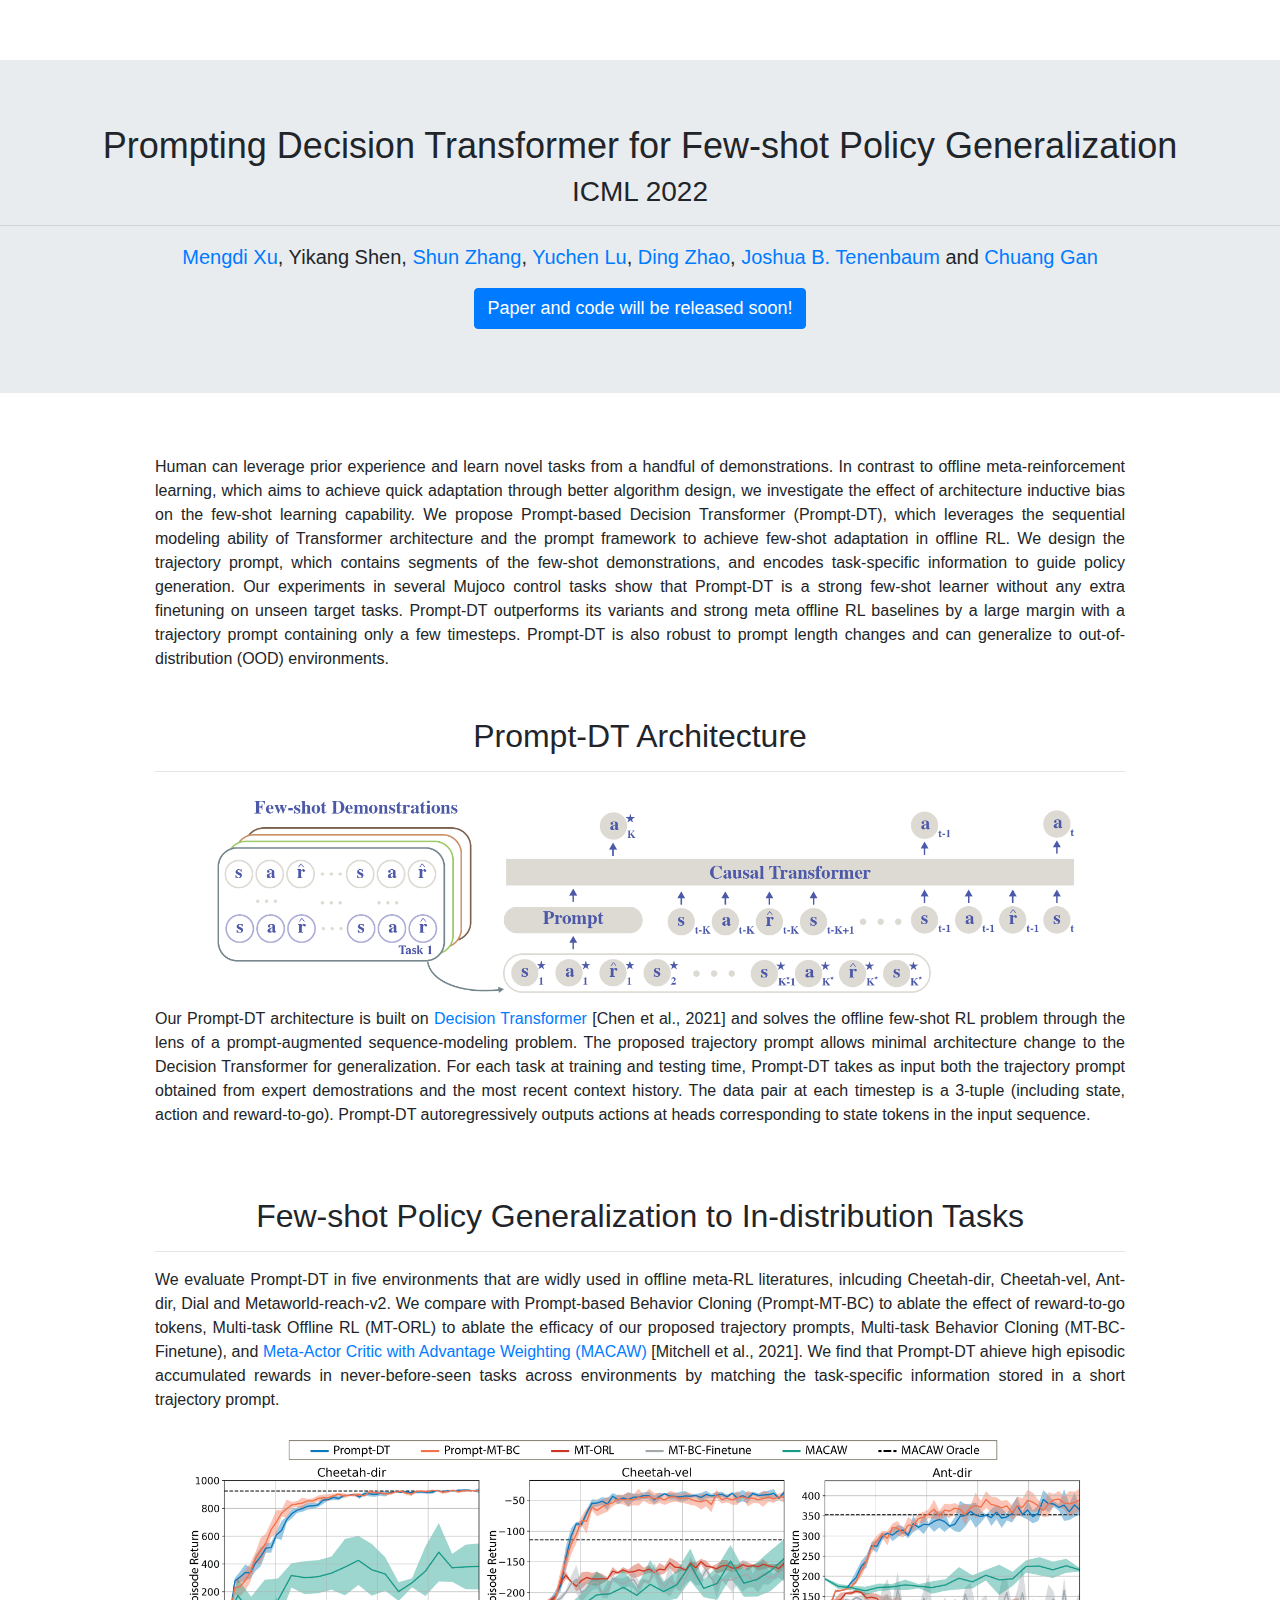
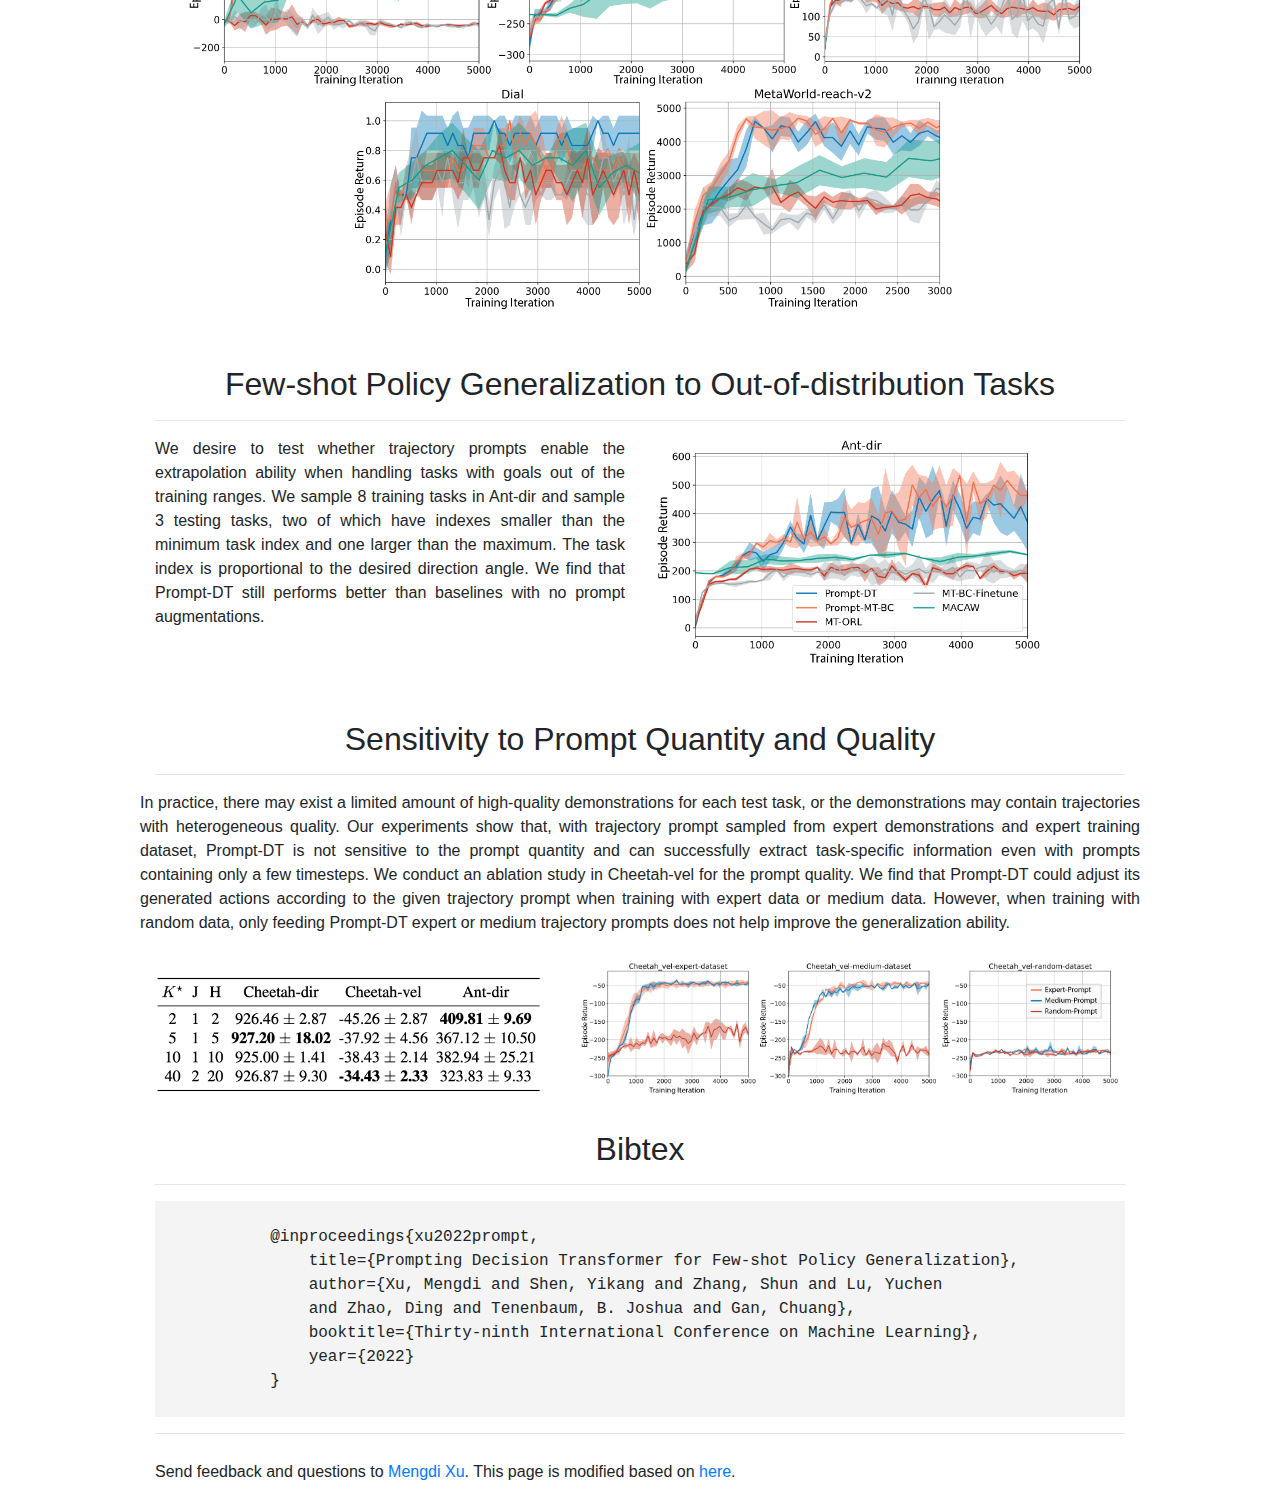
==== PromptDT/index.html @ f62efa22 "add prompt-dt" ====
<!DOCTYPE html>
<html lang="en">
<head>
    <meta charset="utf-8">
    <meta http-equiv="X-UA-Compatible" content="IE=edge">
    <meta name="viewport" content="width=device-width, initial-scale=1">
    <meta name="description"
          content="Prompting Decision Transformer for Few-shot Policy Generalization">
    <meta name="author"
          content="Mengdi Xu, Yikang Shen, Shun Zhang, Yuchen Lu, Ding Zhao, Joshua B. Tenenbaum and Chuang Gan">

    <title>Prompting Decision Transformer for Few-shot Policy Generalization</title>
    <!-- Bootstrap core CSS -->
    <!--link href="bootstrap.min.css" rel="stylesheet"-->
    <link rel="stylesheet" href="https://maxcdn.bootstrapcdn.com/bootstrap/4.0.0/css/bootstrap.min.css"
          integrity="sha384-Gn5384xqQ1aoWXA+058RXPxPg6fy4IWvTNh0E263XmFcJlSAwiGgFAW/dAiS6JXm" crossorigin="anonymous">

    <!-- Custom styles for this template -->
    <link href="offcanvas.css" rel="stylesheet">
    <!--    <link rel="icon" href="img/favicon.gif" type="image/gif">-->
</head>

<body>
<div class="jumbotron jumbotron-fluid">
    <div class="container"></div>
    <h2>Prompting Decision Transformer for Few-shot Policy Generalization</h2>
    <h3>ICML 2022</h3>
    <hr>
    <p class="authors">
        <a href="https://mxu34.github.io/">Mengdi Xu</a>,
        Yikang Shen,
        <a href="https://shunzh.github.io/">Shun Zhang</a>,
        <a href="http://jackhaha363.github.io/">Yuchen Lu</a>,
        <a href="https://www.meche.engineering.cmu.edu/directory/bios/zhao-ding.html">Ding Zhao</a>,
        <a href="http://web.mit.edu/cocosci/josh.html">Joshua B. Tenenbaum</a> and
        <a href="http://people.csail.mit.edu/ganchuang/">Chuang Gan</a>
    </p>
    <div class="btn-group" role="group" aria-label="Top menu">
        <a class="btn btn-primary" href="">Paper and code will be released soon!</a>
        <!-- <a class="btn btn-primary" href="">Code</a> -->
    </div>
</div>

<div class="container">
    <div class="section">
        <!-- <div class="vcontainer">
            <iframe class='video' src="" frameborder="0"
                    allow="accelerometer; autoplay; encrypted-media; gyroscope; picture-in-picture"
                    allowfullscreen></iframe>
        </div> -->
        <!-- <hr> -->
        <p>
            Human can leverage prior experience and learn novel tasks from a handful of demonstrations. 
            In contrast to offline meta-reinforcement learning, which aims to achieve quick adaptation through better algorithm design, we investigate the effect of architecture inductive bias on the few-shot learning capability. 
            We propose Prompt-based Decision Transformer (Prompt-DT), which leverages the sequential modeling ability of Transformer architecture and the prompt framework to achieve few-shot adaptation in offline RL. 
            We design the trajectory prompt, which contains segments of the few-shot demonstrations, and encodes task-specific information to guide policy generation. 
            Our experiments in several Mujoco control tasks show that Prompt-DT is a strong few-shot learner without any extra finetuning on unseen target tasks. 
            Prompt-DT outperforms its variants and strong meta offline RL baselines by a large margin with a trajectory prompt containing only a few timesteps. 
            Prompt-DT is also robust to prompt length changes and can generalize to out-of-distribution (OOD) environments. 
        </p>

    </div>

    <div class="section">
        <h2>Prompt-DT Architecture</h2>
        <hr>
        <div class="col justify-content-center text-center">
            <div class="col-sm-12">
                <img src="img/Prompt_DT.png" style="width:100%">
            </div>
        </div>
        <p>
            Our Prompt-DT architecture is built on <a href="https://sites.google.com/berkeley.edu/decision-transformer"> Decision Transformer</a> [Chen et al., 2021] and solves the offline few-shot RL problem through the lens of a prompt-augmented sequence-modeling problem.  
            The proposed trajectory prompt allows minimal architecture change to the Decision Transformer for generalization.
            For each task at training and testing time, Prompt-DT takes as input both the trajectory prompt obtained from expert demostrations and the most recent context history.
            The data pair at each timestep is a 3-tuple (including state, action and reward-to-go). 
            Prompt-DT autoregressively outputs actions at heads corresponding to state tokens in the input sequence.
        </p>
    </div>

    <br>

    <div class="section">
        <h2>Few-shot Policy Generalization to In-distribution Tasks</h2>
        <hr>
        <p>
            We evaluate Prompt-DT in five environments that are widly used in offline meta-RL literatures, inlcuding Cheetah-dir, Cheetah-vel, Ant-dir, Dial and Metaworld-reach-v2.
            We compare with Prompt-based Behavior Cloning (Prompt-MT-BC) to ablate the effect of reward-to-go tokens, Multi-task Offline RL (MT-ORL) to ablate the efficacy of our proposed trajectory prompts, Multi-task Behavior Cloning (MT-BC-Finetune), and <a href="https://proceedings.mlr.press/v139/mitchell21a.html">Meta-Actor Critic with Advantage Weighting (MACAW)</a> [Mitchell et al., 2021].
            <!-- <br> -->
            We find that Prompt-DT ahieve high episodic accumulated rewards in never-before-seen tasks across environments by matching the task-specific information stored in a short trajectory prompt.
        </p>
        <div class="col justify-content-center text-center">
            <div class="col-sm-12">
                <img src="img/main_final.png" style="width:100%">
            </div>
        </div>
    </div>

    <br>

    <div class="section">
        <h2>Few-shot Policy Generalization to Out-of-distribution Tasks</h2>
        <hr>
        <div class="row justify-content-left">
            
            <div class="col-sm-6">
                <p>
                    We desire to test whether trajectory prompts enable the extrapolation ability when handling tasks with goals out of the training ranges. 
                    We sample 8 training tasks in Ant-dir and sample 3 testing tasks, two of which have indexes smaller than the minimum task index and one larger than the maximum. 
                    The task index is proportional to the desired direction angle. 
                    <!-- <br> -->
                    We find that Prompt-DT still performs better than baselines with no prompt augmentations.
                </p>
            </div>
            <div class="col-sm-0.5">
            </div>
            <div class="col-sm-5">
                <img src="img/Ant-dir-ood-1441-rebuttal.png" style="width:100%">
            </div>
        </div>

    </div>

    <br>

    <div class="section">
        <h2>Sensitivity to Prompt Quantity and Quality</h2>
        <hr>
        <div class="row justify-content-left">
                <p>
                    In practice, there may exist a limited amount of high-quality demonstrations for each test task, or the demonstrations may contain trajectories with heterogeneous quality. 
                    Our experiments show that, with trajectory prompt sampled from expert demonstrations and expert training dataset, Prompt-DT is not sensitive to the prompt quantity and can successfully extract task-specific information even with prompts containing only a few timesteps.
                    We conduct an ablation study in Cheetah-vel for the prompt quality.
                    We find that Prompt-DT could adjust its generated actions according to the given trajectory prompt when training with expert data or medium data.
                    However, when training with random data, only feeding Prompt-DT expert or medium trajectory prompts does not help improve the generalization ability.  
                </p>
            <div class="col-sm-5">
                <br>
                <img src="img/prompt_quantity_table.png" style="width:100%">
            </div>
            <div class="col-sm-7">
                <img src="img/Ablation_Prompt_Quality_cheetah_vel.png" style="width:100%">
            </div>
        </div>

    </div>


    <!-- <div class="section">
        <h2>Experiment Results</h2>
        <hr>
        <p>
            We evaluate Prompt-DT and baselines in 5 environments.
        </p>
        <h4>Cheetah-Dir</h4>
        <div class="row justify-content-left">
            
            <div class="col-sm-2">
                <h5>Prompt-DT</h5>
                <img src="img/condition_0.png" style="width:100%">
            </div>
            <div class="col-sm-2">
                <h5>Prompt-MT-BC</h5>
                <img src="img/complete_0_0.png" style="width:100%">
            </div>
            <div class="col-sm-2">
                <h5>MT-ORL</h5>
                <img src="img/complete_0_1.png" style="width:100%">
            </div>
            <div class="col-sm-3">
                <h5>MT-BC-Finetune</h5>
                <img src="img/complete_0_2.png" style="width:100%">
            </div>
            <div class="col-sm-2">
                <h5>MACAW</h5>
                <img src="img/gt_0.png" style="width:100%">
            </div>
        </div>
        <h4>Cheetah-Vel</h4>
        <div class="row justify-content-left">
            
            <div class="col-sm-2">
                <img src="img/condition_0.png" style="width:100%">
            </div>
            <div class="col-sm-1">
            </div>
            <div class="col-sm-2">
                <img src="img/complete_0_0.png" style="width:100%">
            </div>
            <div class="col-sm-2">
                <img src="img/complete_0_1.png" style="width:100%">
            </div>
            <div class="col-sm-2">
                <img src="img/complete_0_2.png" style="width:100%">
            </div>
            <div class="col-sm-1">
            </div>
            <div class="col-sm-2">
                <img src="img/gt_0.png" style="width:100%">
            </div>
        </div>
    </div> -->


    <!-- <div class="section">
        <h2>Paper</h2>
        <hr>
        <div>
            <div class="list-group">
                <a href=""
                    class="list-group-item">
                    <img src="img/paper_thumbnail.png"
                            style="width:100%; margin-right:-20px; margin-top:-10px;">
                </a>
            </div>
        </div>
    </div> -->


    <!-- <div class="section">
        <h2>Related References</h2>
        <hr>
        <div>
            <p>
                [1] Chen, Lili, et al. "Decision transformer: Reinforcement learning via sequence modeling." Advances in neural information processing systems 34 (2021). 
                <br>
                [2] Mitchell, Eric, et al. "Offline meta-reinforcement learning with advantage weighting." International Conference on Machine Learning. PMLR, 2021.
            </p>
            
        </div>
    </div>  -->

    <div class="section">
        <h2>Bibtex</h2>
        <hr>
        <div class="bibtexsection">
            @inproceedings{xu2022prompt,
                title={Prompting Decision Transformer for Few-shot Policy Generalization},
                author={Xu, Mengdi and Shen, Yikang and Zhang, Shun and Lu, Yuchen 
                and Zhao, Ding and Tenenbaum, B. Joshua and Gan, Chuang},
                booktitle={Thirty-ninth International Conference on Machine Learning},
                year={2022}
            }
        </div>
    </div>

    <hr>

    <footer>
        <p>Send feedback and questions to <a href="https://mxu34.github.io">Mengdi Xu</a>. 
            This page is modified based on <a href="https://yilundu.github.io/gem/">here</a>.
        </p>
    </footer>




    

</div>


<script src="https://code.jquery.com/jquery-3.5.1.slim.min.js"
        integrity="sha384-DfXdz2htPH0lsSSs5nCTpuj/zy4C+OGpamoFVy38MVBnE+IbbVYUew+OrCXaRkfj"
        crossorigin="anonymous"></script>
<script src="https://cdn.jsdelivr.net/npm/popper.js@1.16.0/dist/umd/popper.min.js"
        integrity="sha384-Q6E9RHvbIyZFJoft+2mJbHaEWldlvI9IOYy5n3zV9zzTtmI3UksdQRVvoxMfooAo"
        crossorigin="anonymous"></script>
<script src="https://stackpath.bootstrapcdn.com/bootstrap/4.5.0/js/bootstrap.min.js"
        integrity="sha384-OgVRvuATP1z7JjHLkuOU7Xw704+h835Lr+6QL9UvYjZE3Ipu6Tp75j7Bh/kR0JKI"
        crossorigin="anonymous"></script>

</body>
</html>
---- PromptDT/offcanvas.css ----
/*
 * Style tweaks
 * --------------------------------------------------
 */
 html,
 body {
   overflow-x: hidden;  /*Prevent scroll on narrow devices */
   padding-top: 30px;
     text-align: justify;
 }
 footer {
   padding: 10px 0;
 }
 .authors {
   font-size: 20px;
 }
 /*.container {
   max-width: 768px;
 }*/
 .container {
   max-width: 1000px;
 }
 p {
   font-size: 16px;
   /*padding-bottom: 20px;*/
 }
 
 li {
   font-size: 16px;
 }
 
 h2 {
     text-align: center;
     align: center;
 }
 
 .jumbotron{
     text-align: center;
 }
 
 .btn {
     font-size: 18px;
 }
 
 .btn-disabled {
     /*background-color: #f4f4f4;*/
 }
 
 .jumbotron h2 {
   font-size: 36px;
 }
 
 .section {
   padding-top: 30px;
 }
 
 .center{
   display: block;
   margin-left: auto;
   margin-right: auto;
 }
 
 .vcontainer {
     position: relative;
     width: 100%;
     height: 0;
     padding-bottom: 56.25%;
 }
 .video {
     position: absolute;
     top: 0;
     left: 0;
     width: 100%;
     height: 100%;
 }
 
 .gif {
     padding:10px;
     display: block;
     margin-left: auto;
     margin-right: auto;
     text-align: center;
 }
 
 .caption {
   width:75%; 
   font-size:14px
 }
 
 .bibtexsection {
   font-family: "Courier",monospace;
   font-size:16px;
   white-space:pre;
   background-color: #f4f4f4;
   text-align:left;
 }
 
 .canvas-row canvas {
   max-width:100%;
 }
 
 .padding-0{
     padding-right:0;
     padding-left:0;
 }
 
 .vspace-top {
     margin-top: 30px;
 }
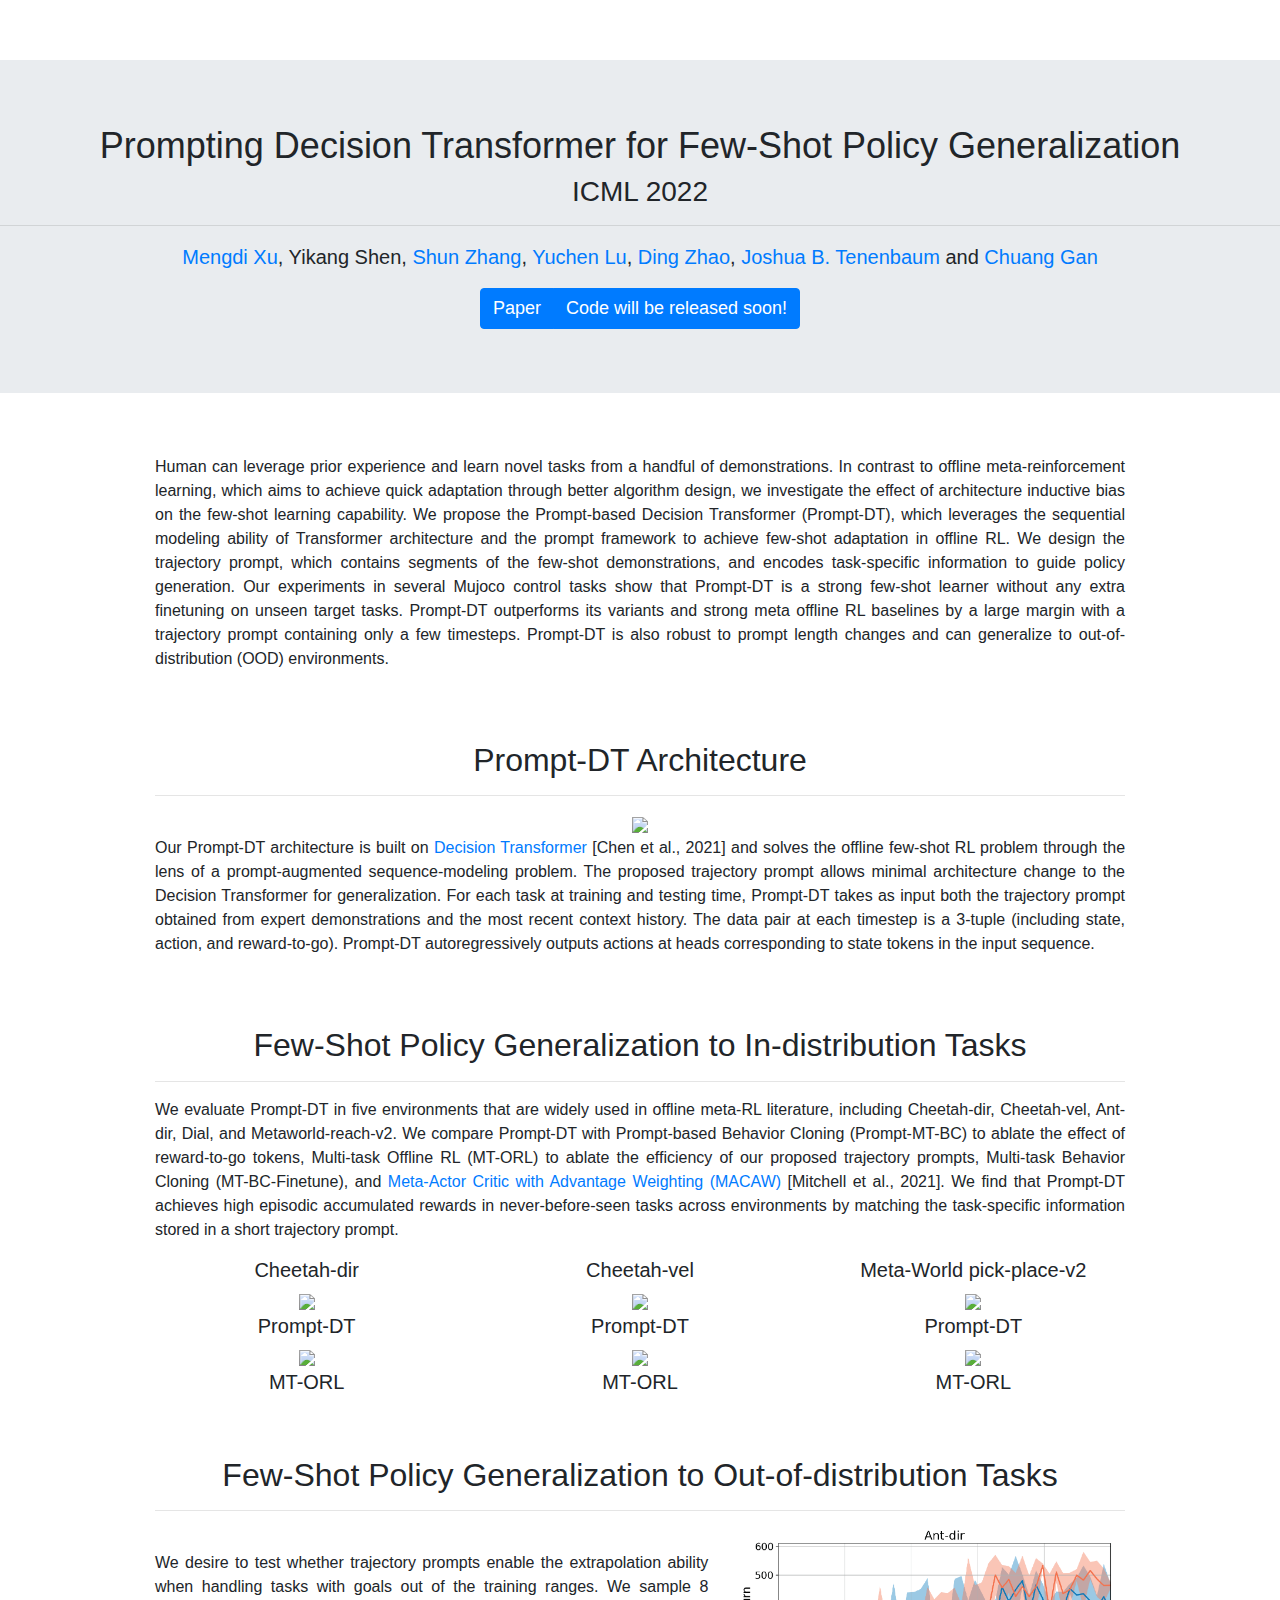
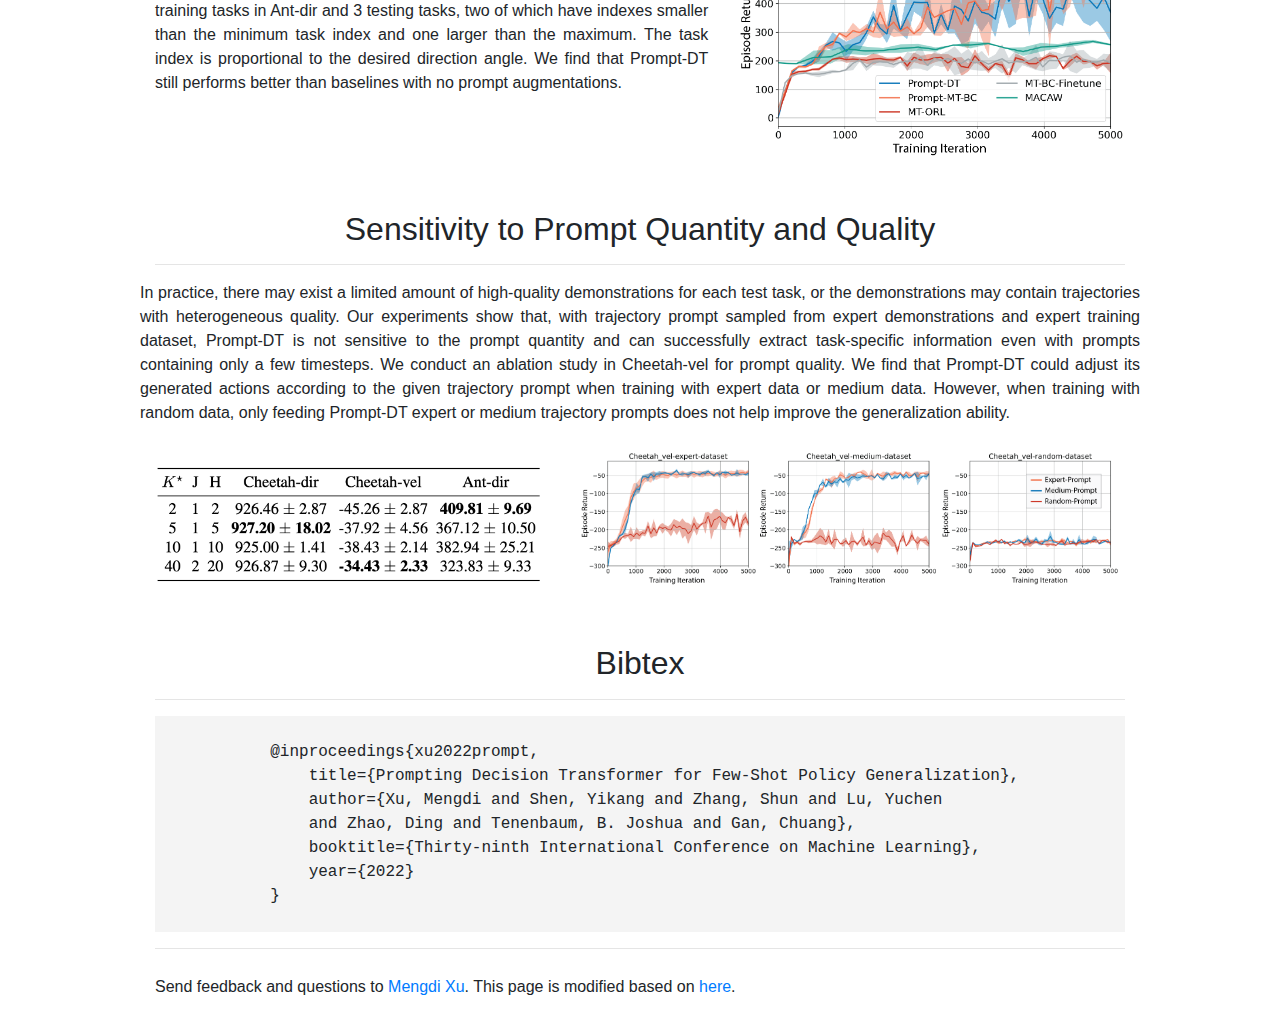
==== commit 07e40c5a: "add prompt paper" ====
--- a/PromptDT/index.html
+++ b/PromptDT/index.html
@@ -5,11 +5,11 @@
     <meta http-equiv="X-UA-Compatible" content="IE=edge">
     <meta name="viewport" content="width=device-width, initial-scale=1">
     <meta name="description"
-          content="Prompting Decision Transformer for Few-shot Policy Generalization">
+          content="Prompting Decision Transformer for Few-Shot Policy Generalization">
     <meta name="author"
           content="Mengdi Xu, Yikang Shen, Shun Zhang, Yuchen Lu, Ding Zhao, Joshua B. Tenenbaum and Chuang Gan">
 
-    <title>Prompting Decision Transformer for Few-shot Policy Generalization</title>
+    <title>Prompting Decision Transformer for Few-Shot Policy Generalization</title>
     <!-- Bootstrap core CSS -->
     <!--link href="bootstrap.min.css" rel="stylesheet"-->
     <link rel="stylesheet" href="https://maxcdn.bootstrapcdn.com/bootstrap/4.0.0/css/bootstrap.min.css"
@@ -23,7 +23,7 @@
 <body>
 <div class="jumbotron jumbotron-fluid">
     <div class="container"></div>
-    <h2>Prompting Decision Transformer for Few-shot Policy Generalization</h2>
+    <h2>Prompting Decision Transformer for Few-Shot Policy Generalization</h2>
     <h3>ICML 2022</h3>
     <hr>
     <p class="authors">
@@ -36,8 +36,8 @@
         <a href="http://people.csail.mit.edu/ganchuang/">Chuang Gan</a>
     </p>
     <div class="btn-group" role="group" aria-label="Top menu">
-        <a class="btn btn-primary" href="">Paper and code will be released soon!</a>
-        <!-- <a class="btn btn-primary" href="">Code</a> -->
+        <a class="btn btn-primary" href="pdf/_ICML_22__Prompt_Decision_Transformer.pdf">Paper</a>
+        <a class="btn btn-primary" href="">Code will be released soon!</a>
     </div>
 </div>
 
@@ -52,7 +52,7 @@
         <p>
             Human can leverage prior experience and learn novel tasks from a handful of demonstrations. 
             In contrast to offline meta-reinforcement learning, which aims to achieve quick adaptation through better algorithm design, we investigate the effect of architecture inductive bias on the few-shot learning capability. 
-            We propose Prompt-based Decision Transformer (Prompt-DT), which leverages the sequential modeling ability of Transformer architecture and the prompt framework to achieve few-shot adaptation in offline RL. 
+            We propose the Prompt-based Decision Transformer (Prompt-DT), which leverages the sequential modeling ability of Transformer architecture and the prompt framework to achieve few-shot adaptation in offline RL. 
             We design the trajectory prompt, which contains segments of the few-shot demonstrations, and encodes task-specific information to guide policy generation. 
             Our experiments in several Mujoco control tasks show that Prompt-DT is a strong few-shot learner without any extra finetuning on unseen target tasks. 
             Prompt-DT outperforms its variants and strong meta offline RL baselines by a large margin with a trajectory prompt containing only a few timesteps. 
@@ -61,19 +61,21 @@
 
     </div>
 
+    <br>
+
     <div class="section">
         <h2>Prompt-DT Architecture</h2>
         <hr>
         <div class="col justify-content-center text-center">
             <div class="col-sm-12">
-                <img src="img/Prompt_DT.png" style="width:100%">
+                <img src="img/PromptDT.png" style="width:100%">
             </div>
         </div>
         <p>
             Our Prompt-DT architecture is built on <a href="https://sites.google.com/berkeley.edu/decision-transformer"> Decision Transformer</a> [Chen et al., 2021] and solves the offline few-shot RL problem through the lens of a prompt-augmented sequence-modeling problem.  
             The proposed trajectory prompt allows minimal architecture change to the Decision Transformer for generalization.
-            For each task at training and testing time, Prompt-DT takes as input both the trajectory prompt obtained from expert demostrations and the most recent context history.
-            The data pair at each timestep is a 3-tuple (including state, action and reward-to-go). 
+            For each task at training and testing time, Prompt-DT takes as input both the trajectory prompt obtained from expert demonstrations and the most recent context history.
+            The data pair at each timestep is a 3-tuple (including state, action, and reward-to-go). 
             Prompt-DT autoregressively outputs actions at heads corresponding to state tokens in the input sequence.
         </p>
     </div>
@@ -81,39 +83,79 @@
     <br>
 
     <div class="section">
-        <h2>Few-shot Policy Generalization to In-distribution Tasks</h2>
+        <h2>Few-Shot Policy Generalization to In-distribution Tasks</h2>
         <hr>
         <p>
-            We evaluate Prompt-DT in five environments that are widly used in offline meta-RL literatures, inlcuding Cheetah-dir, Cheetah-vel, Ant-dir, Dial and Metaworld-reach-v2.
-            We compare with Prompt-based Behavior Cloning (Prompt-MT-BC) to ablate the effect of reward-to-go tokens, Multi-task Offline RL (MT-ORL) to ablate the efficacy of our proposed trajectory prompts, Multi-task Behavior Cloning (MT-BC-Finetune), and <a href="https://proceedings.mlr.press/v139/mitchell21a.html">Meta-Actor Critic with Advantage Weighting (MACAW)</a> [Mitchell et al., 2021].
+            We evaluate Prompt-DT in five environments that are widely used in offline meta-RL literature, including Cheetah-dir, Cheetah-vel, Ant-dir, Dial, and Metaworld-reach-v2.
+            We compare Prompt-DT with Prompt-based Behavior Cloning (Prompt-MT-BC) to ablate the effect of reward-to-go tokens, Multi-task Offline RL (MT-ORL) to ablate the efficiency of our proposed trajectory prompts, Multi-task Behavior Cloning (MT-BC-Finetune), and <a href="https://proceedings.mlr.press/v139/mitchell21a.html">Meta-Actor Critic with Advantage Weighting (MACAW)</a> [Mitchell et al., 2021].
             <!-- <br> -->
-            We find that Prompt-DT ahieve high episodic accumulated rewards in never-before-seen tasks across environments by matching the task-specific information stored in a short trajectory prompt.
-        </p>
-        <div class="col justify-content-center text-center">
+            We find that Prompt-DT achieves high episodic accumulated rewards in never-before-seen tasks across environments by matching the task-specific information stored in a short trajectory prompt.        </p>
+        <!-- <div class="col justify-content-center text-center">
             <div class="col-sm-12">
                 <img src="img/main_final.png" style="width:100%">
             </div>
-        </div>
-    </div>
-
-    <br>
-
-    <div class="section">
-        <h2>Few-shot Policy Generalization to Out-of-distribution Tasks</h2>
+            
+        </div> -->
+
+
+        <div class="row justify-content-center text-center">
+            <div class="col-sm-4">
+                <h5>Cheetah-dir</h5>
+                <img src="img/cheetah-dir-prompt-dt-annotate.gif" style="width:100%">
+                <h5>Prompt-DT</h5>
+            </div>
+            <div class="col-sm-4">
+                <h5>Cheetah-vel</h5>
+                <img src="img/cheetah-vel-prompt-dt-annotate.gif" style="width:100%">
+                <h5>Prompt-DT</h5>
+            </div>
+            <div class="col-sm-4">
+                <h5>Meta-World pick-place-v2</h5>
+                <img src="img/metaworld-pick-place-prompt-dt.gif" style="width:100%">
+                <h5>Prompt-DT</h5>
+            </div>
+
+            <hr>
+
+            <div class="col-sm-4">
+                <img src="img/cheetah-dir-mt-orl-annotate.gif" style="width:100%">
+                <h5>MT-ORL</h5>
+            </div>
+            <div class="col-sm-4">
+                <img src="img/cheetah-vel-mt-orl-annotate.gif" style="width:100%">
+                <h5>MT-ORL</h5>
+            </div>
+            <div class="col-sm-4">
+                <img src="img/metaworld-pick-place-mt-orl.gif" style="width:100%">
+                <h5>MT-ORL</h5>
+            </div>
+        </div>
+
+    </div>
+
+    <br>
+
+
+
+
+
+    <div class="section">
+        <h2>Few-Shot Policy Generalization to Out-of-distribution Tasks</h2>
         <hr>
         <div class="row justify-content-left">
             
-            <div class="col-sm-6">
+            <div class="col-sm-7">
+                <br>
                 <p>
                     We desire to test whether trajectory prompts enable the extrapolation ability when handling tasks with goals out of the training ranges. 
-                    We sample 8 training tasks in Ant-dir and sample 3 testing tasks, two of which have indexes smaller than the minimum task index and one larger than the maximum. 
+                    We sample 8 training tasks in Ant-dir and 3 testing tasks, two of which have indexes smaller than the minimum task index and one larger than the maximum. 
                     The task index is proportional to the desired direction angle. 
                     <!-- <br> -->
                     We find that Prompt-DT still performs better than baselines with no prompt augmentations.
                 </p>
             </div>
-            <div class="col-sm-0.5">
-            </div>
+            <!-- <div class="col-sm-1">
+            </div> -->
             <div class="col-sm-5">
                 <img src="img/Ant-dir-ood-1441-rebuttal.png" style="width:100%">
             </div>
@@ -130,7 +172,7 @@
                 <p>
                     In practice, there may exist a limited amount of high-quality demonstrations for each test task, or the demonstrations may contain trajectories with heterogeneous quality. 
                     Our experiments show that, with trajectory prompt sampled from expert demonstrations and expert training dataset, Prompt-DT is not sensitive to the prompt quantity and can successfully extract task-specific information even with prompts containing only a few timesteps.
-                    We conduct an ablation study in Cheetah-vel for the prompt quality.
+                    We conduct an ablation study in Cheetah-vel for prompt quality.
                     We find that Prompt-DT could adjust its generated actions according to the given trajectory prompt when training with expert data or medium data.
                     However, when training with random data, only feeding Prompt-DT expert or medium trajectory prompts does not help improve the generalization ability.  
                 </p>
@@ -146,96 +188,14 @@
     </div>
 
 
-    <!-- <div class="section">
-        <h2>Experiment Results</h2>
-        <hr>
-        <p>
-            We evaluate Prompt-DT and baselines in 5 environments.
-        </p>
-        <h4>Cheetah-Dir</h4>
-        <div class="row justify-content-left">
-            
-            <div class="col-sm-2">
-                <h5>Prompt-DT</h5>
-                <img src="img/condition_0.png" style="width:100%">
-            </div>
-            <div class="col-sm-2">
-                <h5>Prompt-MT-BC</h5>
-                <img src="img/complete_0_0.png" style="width:100%">
-            </div>
-            <div class="col-sm-2">
-                <h5>MT-ORL</h5>
-                <img src="img/complete_0_1.png" style="width:100%">
-            </div>
-            <div class="col-sm-3">
-                <h5>MT-BC-Finetune</h5>
-                <img src="img/complete_0_2.png" style="width:100%">
-            </div>
-            <div class="col-sm-2">
-                <h5>MACAW</h5>
-                <img src="img/gt_0.png" style="width:100%">
-            </div>
-        </div>
-        <h4>Cheetah-Vel</h4>
-        <div class="row justify-content-left">
-            
-            <div class="col-sm-2">
-                <img src="img/condition_0.png" style="width:100%">
-            </div>
-            <div class="col-sm-1">
-            </div>
-            <div class="col-sm-2">
-                <img src="img/complete_0_0.png" style="width:100%">
-            </div>
-            <div class="col-sm-2">
-                <img src="img/complete_0_1.png" style="width:100%">
-            </div>
-            <div class="col-sm-2">
-                <img src="img/complete_0_2.png" style="width:100%">
-            </div>
-            <div class="col-sm-1">
-            </div>
-            <div class="col-sm-2">
-                <img src="img/gt_0.png" style="width:100%">
-            </div>
-        </div>
-    </div> -->
-
-
-    <!-- <div class="section">
-        <h2>Paper</h2>
-        <hr>
-        <div>
-            <div class="list-group">
-                <a href=""
-                    class="list-group-item">
-                    <img src="img/paper_thumbnail.png"
-                            style="width:100%; margin-right:-20px; margin-top:-10px;">
-                </a>
-            </div>
-        </div>
-    </div> -->
-
-
-    <!-- <div class="section">
-        <h2>Related References</h2>
-        <hr>
-        <div>
-            <p>
-                [1] Chen, Lili, et al. "Decision transformer: Reinforcement learning via sequence modeling." Advances in neural information processing systems 34 (2021). 
-                <br>
-                [2] Mitchell, Eric, et al. "Offline meta-reinforcement learning with advantage weighting." International Conference on Machine Learning. PMLR, 2021.
-            </p>
-            
-        </div>
-    </div>  -->
+    <br>
 
     <div class="section">
         <h2>Bibtex</h2>
         <hr>
         <div class="bibtexsection">
             @inproceedings{xu2022prompt,
-                title={Prompting Decision Transformer for Few-shot Policy Generalization},
+                title={Prompting Decision Transformer for Few-Shot Policy Generalization},
                 author={Xu, Mengdi and Shen, Yikang and Zhang, Shun and Lu, Yuchen 
                 and Zhao, Ding and Tenenbaum, B. Joshua and Gan, Chuang},
                 booktitle={Thirty-ninth International Conference on Machine Learning},
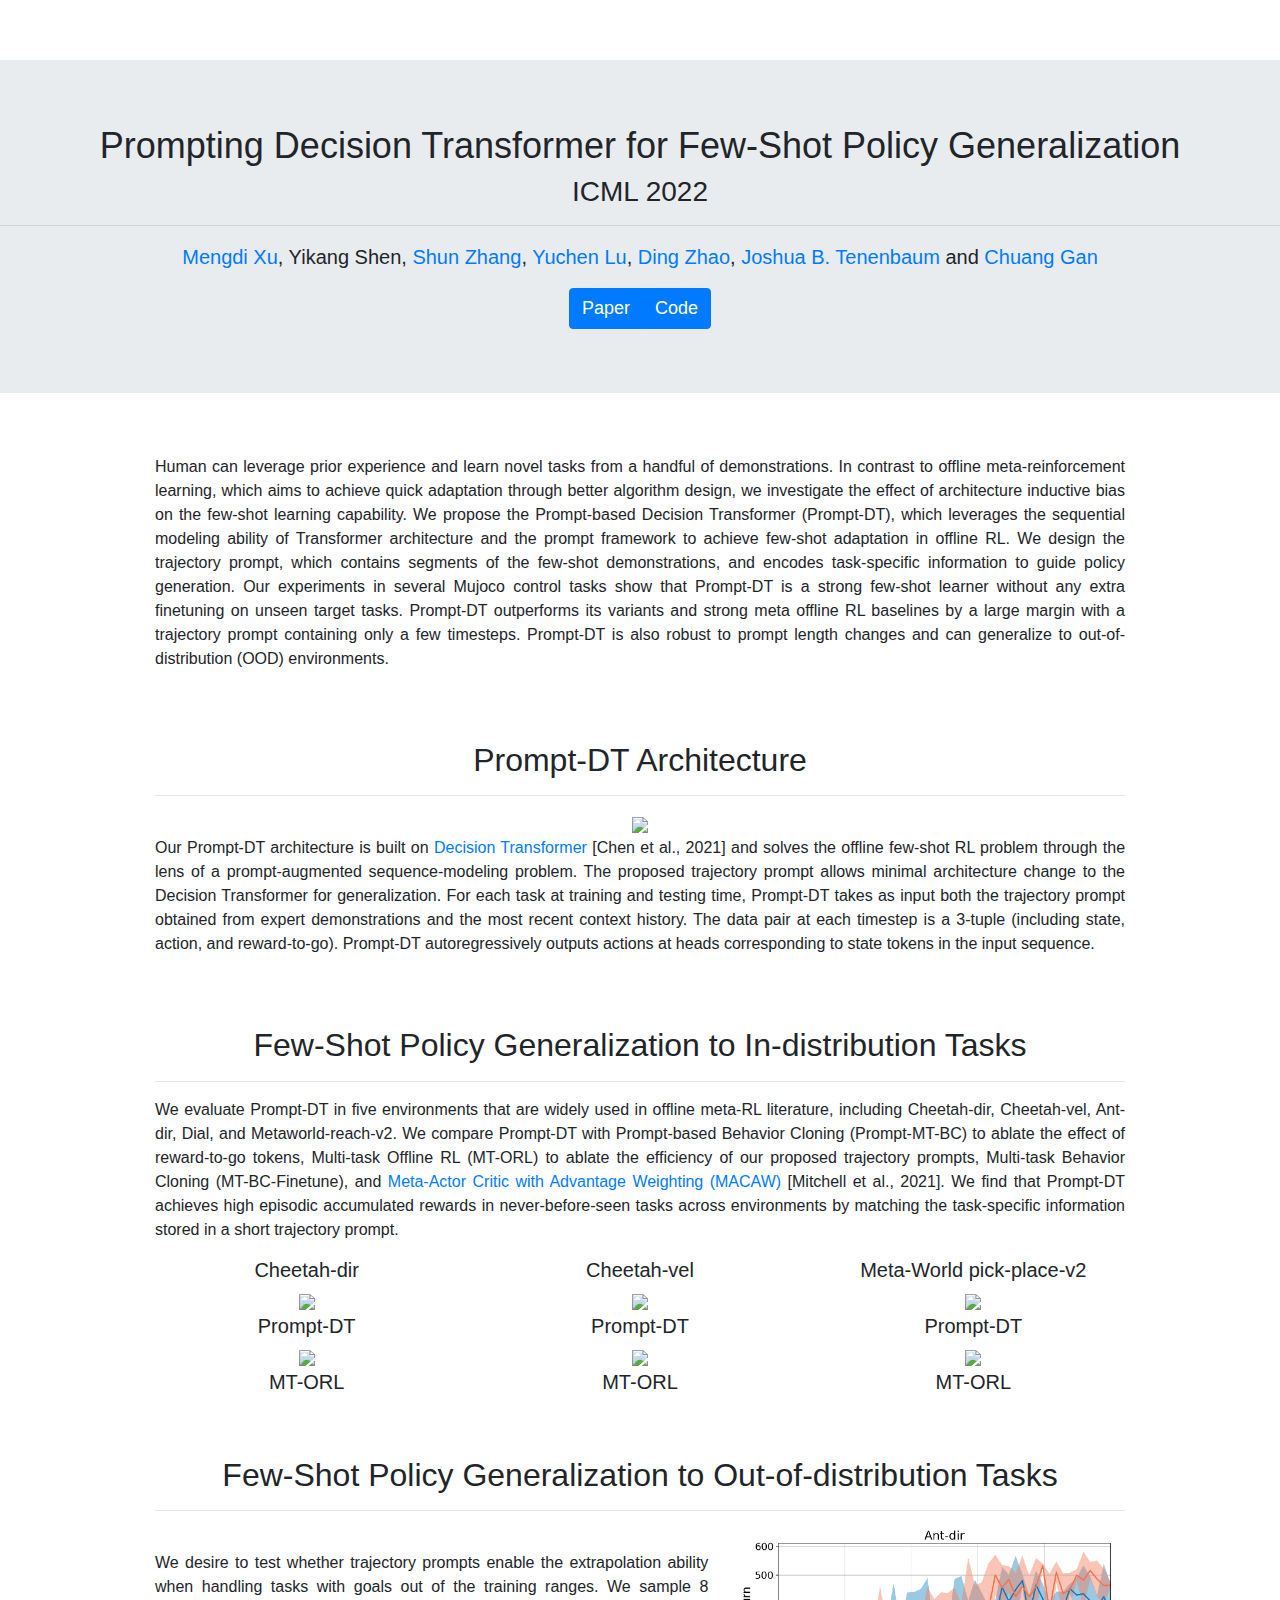
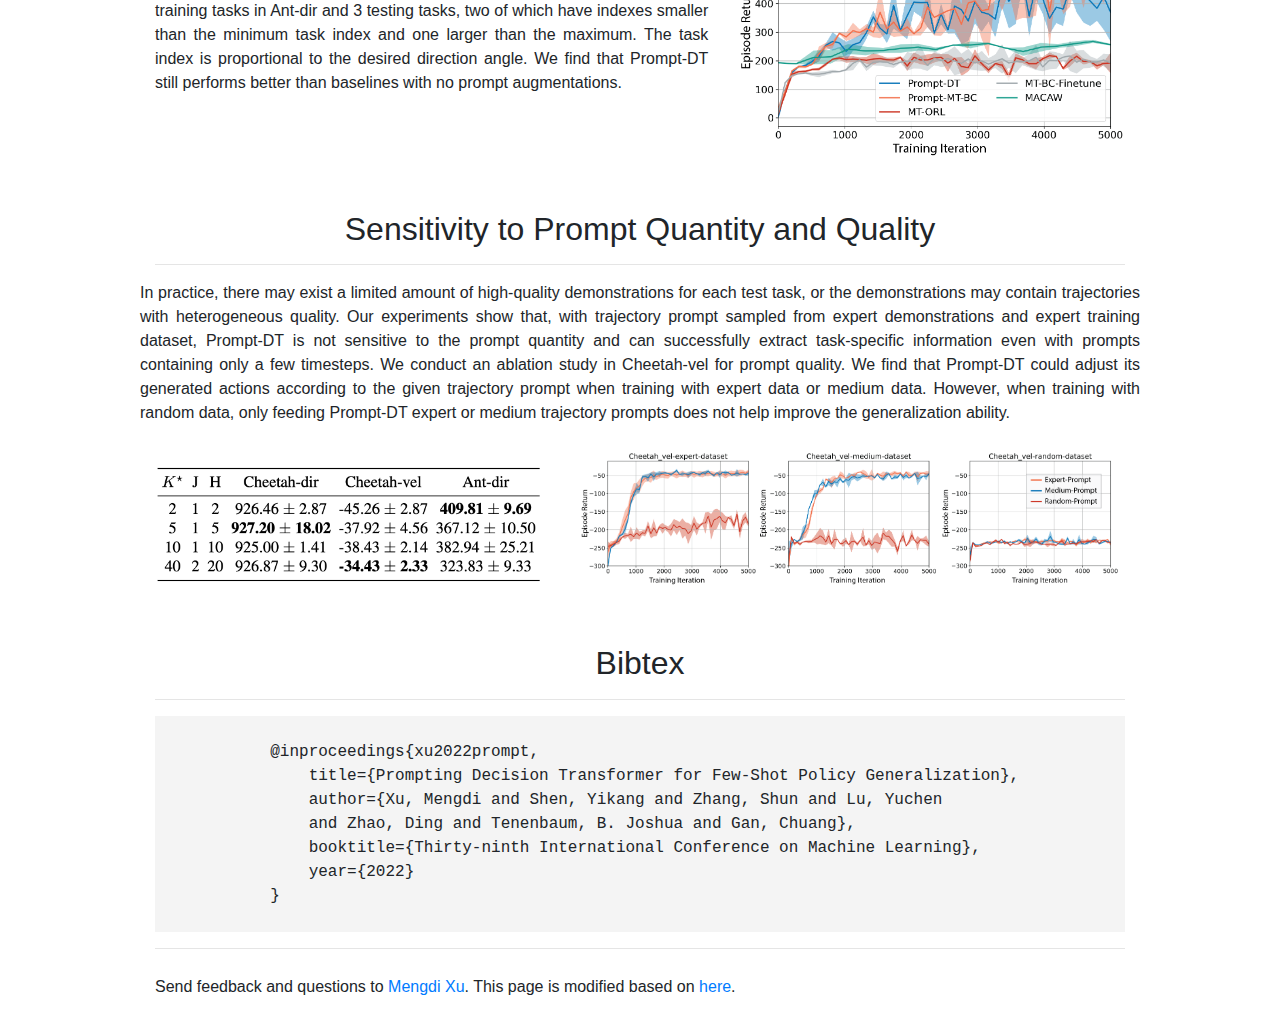
==== commit 53539f08: "add prompt-dt code" ====
--- a/PromptDT/index.html
+++ b/PromptDT/index.html
@@ -36,8 +36,8 @@
         <a href="http://people.csail.mit.edu/ganchuang/">Chuang Gan</a>
     </p>
     <div class="btn-group" role="group" aria-label="Top menu">
-        <a class="btn btn-primary" href="pdf/_ICML_22__Prompt_Decision_Transformer.pdf">Paper</a>
-        <a class="btn btn-primary" href="">Code will be released soon!</a>
+        <a class="btn btn-primary" href="https://arxiv.org/pdf/2206.13499.pdf">Paper</a>
+        <a class="btn btn-primary" href="https://github.com/mxu34/prompt-dt">Code</a>
     </div>
 </div>
 
